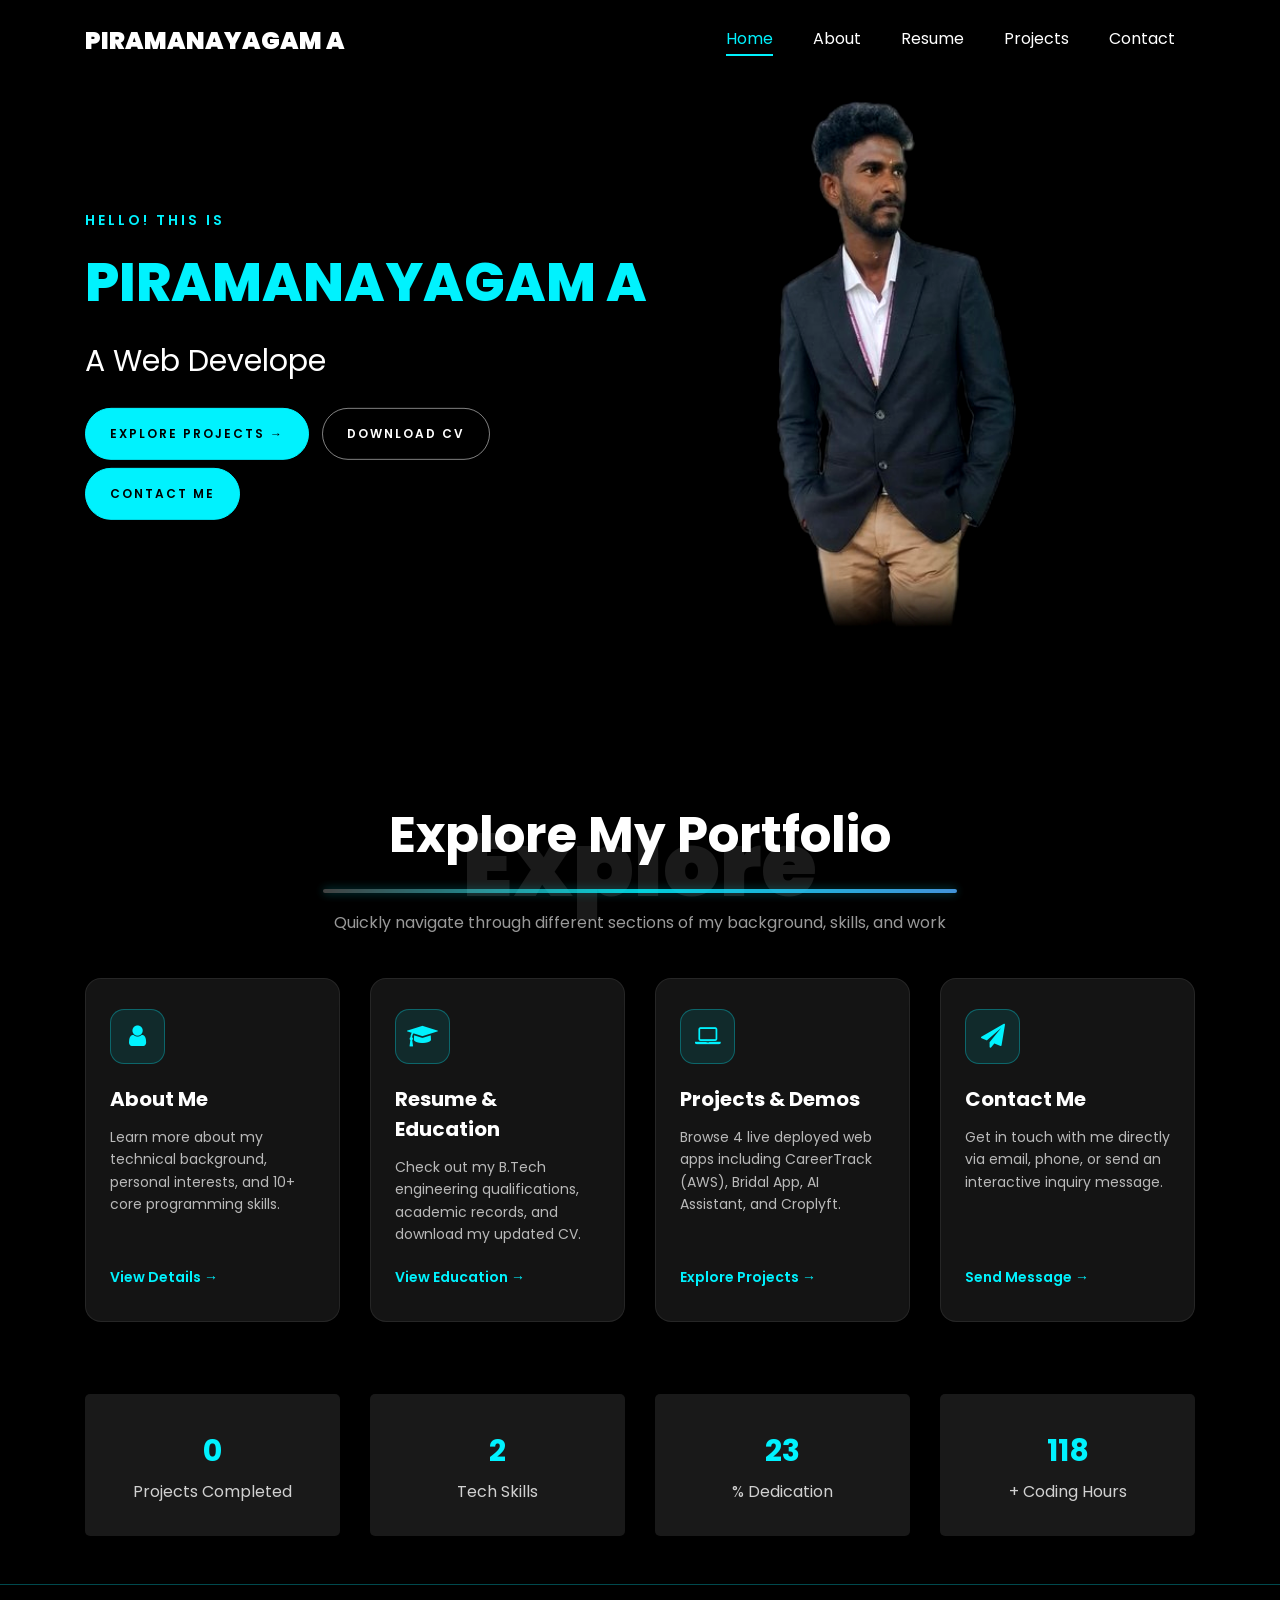
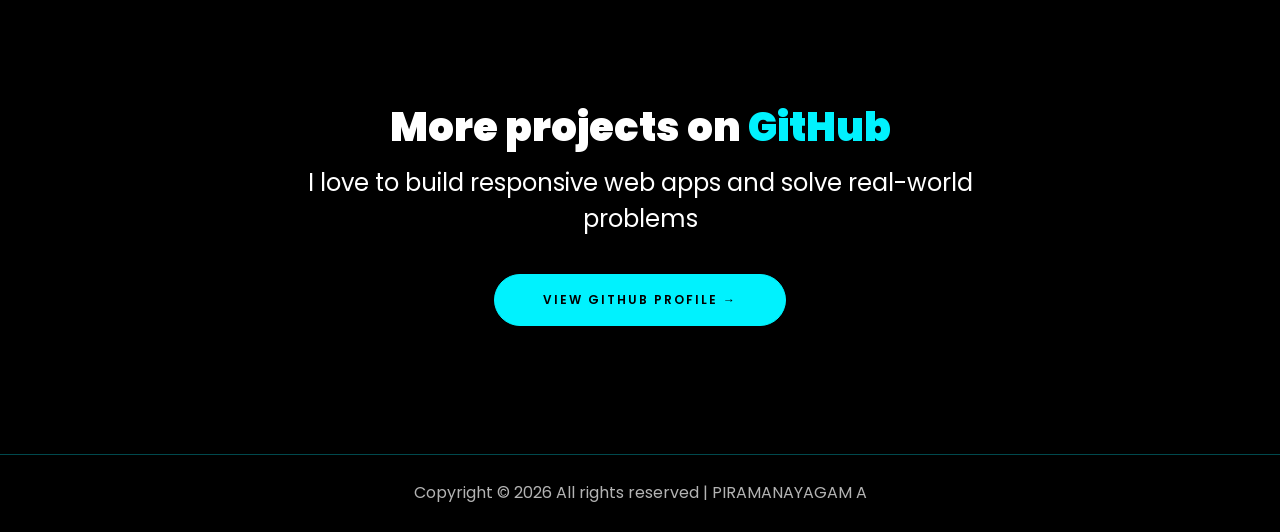
==== index.html @ bca212ec "Darken background banner overlay and update contact phone link" ====
<!DOCTYPE html>
<html lang="en">

<head>
	<title>Piramanayagam A | Junior Web Developer Portfolio</title>
	<meta charset="utf-8">
	<meta name="viewport" content="width=device-width, initial-scale=1, shrink-to-fit=no">
	<meta name="description"
		content="Portfolio of Piramanayagam A - Junior Web Developer specializing in HTML, CSS, JavaScript, React, and Full Stack Development.">
	<meta name="keywords"
		content="Piramanayagam A, Web Developer, Frontend Developer, Portfolio, JavaScript, React, Full Stack">
	<meta name="author" content="Piramanayagam A">

	<!-- Open Graph / Social Media Meta Tags -->
	<meta property="og:title" content="Piramanayagam A | Junior Web Developer Portfolio">
	<meta property="og:description"
		content="Portfolio of Piramanayagam A - Junior Web Developer specializing in HTML, CSS, JavaScript, React, and Full Stack Development.">
	<meta property="og:type" content="website">
	<meta property="og:image" content="images/Piramanayagam.jpg">

	<link href="https://fonts.googleapis.com/css?family=Poppins:100,200,300,400,500,600,700,800,900" rel="stylesheet">

	<link rel="stylesheet" href="css/open-iconic-bootstrap.min.css">
	<link rel="stylesheet" href="css/animate.css">

	<link rel="stylesheet" href="css/owl.carousel.min.css">
	<link rel="stylesheet" href="css/owl.theme.default.min.css">
	<link rel="stylesheet" href="css/magnific-popup.css">

	<link rel="stylesheet" href="css/aos.css">

	<link rel="stylesheet" href="css/ionicons.min.css">

	<link rel="stylesheet" href="css/flaticon.css">
	<link rel="stylesheet" href="css/icomoon.css">
	<link rel="stylesheet" href="css/style.css">

	<style>
		/* Custom Quick Overview Cards */
		.overview-card {
			background: #141414;
			border: 1px solid rgba(255, 255, 255, 0.08);
			border-radius: 16px;
			padding: 30px 24px;
			box-shadow: 0 10px 30px rgba(0, 0, 0, 0.35);
			transition: all 0.3s ease;
			height: 100%;
			display: flex;
			flex-direction: column;
		}

		.overview-card:hover {
			border-color: rgba(0, 242, 254, 0.4);
			transform: translateY(-5px);
			box-shadow: 0 15px 35px rgba(0, 242, 254, 0.12);
		}

		.overview-card .icon {
			width: 55px;
			height: 55px;
			background: rgba(0, 242, 254, 0.1);
			border: 1px solid rgba(0, 242, 254, 0.3);
			border-radius: 14px;
			display: flex;
			align-items: center;
			justify-content: center;
			color: #00f2fe;
			font-size: 24px;
			margin-bottom: 20px;
		}

		.overview-card h3 {
			font-size: 20px;
			font-weight: 700;
			color: #ffffff;
			margin-bottom: 12px;
		}

		.overview-card p {
			color: rgba(255, 255, 255, 0.7);
			font-size: 14px;
			line-height: 1.6;
			margin-bottom: 20px;
			flex-grow: 1;
		}

		.overview-card .card-link {
			color: #00f2fe;
			font-weight: 600;
			font-size: 14px;
			display: inline-flex;
			align-items: center;
			transition: all 0.2s ease;
		}

		.overview-card .card-link:hover {
			color: #ffffff;
			text-decoration: underline;
		}

		/* Hero Title Styling to prevent Name/Initial line breaks */
		.hero .slider-text .one-forth .text {
			max-width: 620px !important;
		}

		.hero .slider-text h1.hero-title {
			font-size: clamp(30px, 4.2vw, 54px) !important;
			white-space: nowrap !important;
			line-height: 1.2;
		}

		.hero .slider-text h1.hero-title .hero-name {
			display: inline;
			white-space: nowrap;
		}

		.hero .slider-text h1.hero-title .hero-initial {
			color: #00f2fe;
			font-weight: 800;
			white-space: nowrap;
		}

		/* Mobile Phones & Tablets Responsive Tweaks */
		@media (max-width: 767.98px) {
			.hero .slider-text h1.hero-title {
				font-size: clamp(22px, 6.5vw, 32px) !important;
				white-space: nowrap !important;
			}

			.hero .slider-text h2 {
				font-size: 20px !important;
			}

			.heading-section h1.big {
				font-size: 44px !important;
				top: -10px !important;
				opacity: 0.12;
			}

			.heading-section h2 {
				font-size: 30px !important;
			}

			.navbar-collapse {
				background: #111111;
				padding: 15px 20px;
				border-radius: 10px;
				margin-top: 10px;
				border: 1px solid rgba(255, 255, 255, 0.08);
			}
		}
	</style>

</head>

<body>

	<!-- Navigation Bar -->
	<nav class="navbar navbar-expand-lg navbar-dark ftco_navbar ftco-navbar-light site-navbar-target" id="ftco-navbar">
		<div class="container">
			<a class="navbar-brand" href="index.html">PIRAMANAYAGAM A</a>
			<button class="navbar-toggler js-fh5co-nav-toggle fh5co-nav-toggle" type="button" data-toggle="collapse"
				data-target="#ftco-nav" aria-controls="ftco-nav" aria-expanded="false" aria-label="Toggle navigation">
				<span class="oi oi-menu"></span> Menu
			</button>

			<div class="collapse navbar-collapse" id="ftco-nav">
				<ul class="navbar-nav nav ml-auto">
					<li class="nav-item"><a href="index.html" class="nav-link active"><span>Home</span></a></li>
					<li class="nav-item"><a href="about.html" class="nav-link"><span>About</span></a></li>
					<li class="nav-item"><a href="resume.html" class="nav-link"><span>Resume</span></a></li>
					<li class="nav-item"><a href="projects.html" class="nav-link"><span>Projects</span></a></li>
					<li class="nav-item"><a href="contact.html" class="nav-link"><span>Contact</span></a></li>
				</ul>
			</div>
		</div>
	</nav>

	<!-- Hero Section -->
	<section id="home-section" class="hero">
		<div class="home-slider owl-carousel">
			<div class="slider-item">
				<div class="overlay"></div>
				<div class="container">
					<div class="row d-md-flex no-gutters slider-text align-items-center justify-content-end"
						data-scrollax-parent="true">
						<div
							class="one-third js-fullheight order-first d-flex align-items-center justify-content-start">
							<img src="images/image.jpg" alt="Piramanayagam A" class="img-fluid hero-img">
						</div>
						<div class="one-forth d-flex align-items-center ftco-animate"
							data-scrollax=" properties: { translateY: '70%' }">
							<div class="text">
								<span class="subheading">Hello! This is</span>
								<h1 class="mb-4 mt-3 hero-title"><span class="hero-name">PIRAMANAYAGAM <span class="hero-initial">A</span></span></h1>

								<h2>A <span id="typing-animation"></span></h2>

								<p class="mt-4">
									<a href="projects.html" class="btn btn-primary py-3 px-4 mr-2 mb-2">Explore Projects &rarr;</a>
									<a href="https://drive.google.com/file/d/1KWJyvjmB2vm80Uwzzo7gv4heWqxYfI2r/view?usp=sharing"
										target="_blank" rel="noopener noreferrer"
										class="btn btn-white btn-outline-white py-3 px-4 mr-2 mb-2">Download CV</a>
									<a href="contact.html" class="btn btn-primary py-3 px-4 mb-2">Contact Me</a>
								</p>
							</div>
						</div>
					</div>
				</div>
			</div>
		</div>
	</section>

	<!-- Quick Navigation / Overview Cards -->
	<section class="ftco-section ftco-no-pt ftco-no-pb mt-5 mb-5">
		<div class="container">
			<div class="row justify-content-center mb-4">
				<div class="col-md-7 heading-section text-center ftco-animate">
					<h1 class="big big-2">Explore</h1>
					<h2 class="mb-3">Explore My Portfolio</h2>
					<div class="underline mb-3"></div>
					<p>Quickly navigate through different sections of my background, skills, and work</p>
				</div>
			</div>

			<div class="row">
				<!-- Card 1: About Me -->
				<div class="col-md-6 col-lg-3 d-flex ftco-animate mb-4">
					<div class="overview-card w-100">
						<div class="icon"><span class="icon-user"></span></div>
						<h3>About Me</h3>
						<p>Learn more about my technical background, personal interests, and 10+ core programming skills.</p>
						<a href="about.html" class="card-link">View Details &rarr;</a>
					</div>
				</div>

				<!-- Card 2: Resume & Education -->
				<div class="col-md-6 col-lg-3 d-flex ftco-animate mb-4">
					<div class="overview-card w-100">
						<div class="icon"><span class="icon-graduation-cap"></span></div>
						<h3>Resume &amp; Education</h3>
						<p>Check out my B.Tech engineering qualifications, academic records, and download my updated CV.</p>
						<a href="resume.html" class="card-link">View Education &rarr;</a>
					</div>
				</div>

				<!-- Card 3: Featured Projects -->
				<div class="col-md-6 col-lg-3 d-flex ftco-animate mb-4">
					<div class="overview-card w-100">
						<div class="icon"><span class="icon-laptop"></span></div>
						<h3>Projects &amp; Demos</h3>
						<p>Browse 4 live deployed web apps including CareerTrack (AWS), Bridal App, AI Assistant, and Croplyft.</p>
						<a href="projects.html" class="card-link">Explore Projects &rarr;</a>
					</div>
				</div>

				<!-- Card 4: Contact Me -->
				<div class="col-md-6 col-lg-3 d-flex ftco-animate mb-4">
					<div class="overview-card w-100">
						<div class="icon"><span class="icon-paper-plane"></span></div>
						<h3>Contact Me</h3>
						<p>Get in touch with me directly via email, phone, or send an interactive inquiry message.</p>
						<a href="contact.html" class="card-link">Send Message &rarr;</a>
					</div>
				</div>
			</div>
		</div>
	</section>

	<!-- Counter Statistics Section -->
	<section class="ftco-section ftco-no-pt ftco-no-pb ftco-counter img mt-4" id="section-counter">
		<div class="container">
			<div class="row d-md-flex align-items-center justify-content-center">
				<div class="col-md-3 col-sm-6 d-flex justify-content-center counter-wrap ftco-animate">
					<div class="block-18 text-center">
						<div class="text">
							<strong class="number" data-number="4">0</strong>
							<span>Projects Completed</span>
						</div>
					</div>
				</div>
				<div class="col-md-3 col-sm-6 d-flex justify-content-center counter-wrap ftco-animate">
					<div class="block-18 text-center">
						<div class="text">
							<strong class="number" data-number="10">0</strong>
							<span>Tech Skills</span>
						</div>
					</div>
				</div>
				<div class="col-md-3 col-sm-6 d-flex justify-content-center counter-wrap ftco-animate">
					<div class="block-18 text-center">
						<div class="text">
							<strong class="number" data-number="100">0</strong>
							<span>% Dedication</span>
						</div>
					</div>
				</div>
				<div class="col-md-3 col-sm-6 d-flex justify-content-center counter-wrap ftco-animate">
					<div class="block-18 text-center">
						<div class="text">
							<strong class="number" data-number="500">0</strong>
							<span>+ Coding Hours</span>
						</div>
					</div>
				</div>
			</div>
		</div>

		<div class="ftco-section ftco-hireme img bg-hireme mt-5" style="background-image: linear-gradient(rgba(0, 0, 0, 0.72), rgba(0, 0, 0, 0.85)), url('images/bg_1.jpg'); background-size: cover; background-position: center center; background-attachment: fixed;">
			<div class="container">
				<div class="row justify-content-center">
					<div class="col-md-8 ftco-animate text-center">
						<h2>More projects on <span>GitHub</span></h2>
						<div class="heading">
							<h4>I love to build responsive web apps and solve real-world problems</h4>
							<br>
							<p><a href="https://github.com/Piramanayagam15" target="_blank" rel="noopener noreferrer"
									class="btn btn-primary py-3 px-5">View GitHub Profile &rarr;</a></p>
						</div>
					</div>
				</div>
			</div>
		</div>
	</section>

	<!-- Footer -->
	<footer class="ftco-footer ftco-section py-4">
		<div class="container">
			<div class="row">
				<div class="col-md-12 text-center">
					<p class="mb-0">
						Copyright &copy; <span id="current-year"></span> All rights reserved | PIRAMANAYAGAM A
					</p>
				</div>
			</div>
		</div>
	</footer>

	<!-- Loader -->
	<div id="ftco-loader" class="show fullscreen"><svg class="circular" width="48px" height="48px">
			<circle class="path-bg" cx="24" cy="24" r="22" fill="none" stroke-width="4" stroke="#eeeeee" />
			<circle class="path" cx="24" cy="24" r="22" fill="none" stroke-width="4" stroke-miterlimit="10"
				stroke-width="4" stroke="#00f2fe" />
		</svg></div>

	<script src="js/jquery.min.js"></script>
	<script src="js/jquery-migrate-3.0.1.min.js"></script>
	<script src="js/popper.min.js"></script>
	<script src="js/bootstrap.min.js"></script>
	<script src="js/jquery.easing.1.3.js"></script>
	<script src="js/jquery.waypoints.min.js"></script>
	<script src="js/jquery.stellar.min.js"></script>
	<script src="js/owl.carousel.min.js"></script>
	<script src="js/jquery.magnific-popup.min.js"></script>
	<script src="js/aos.js"></script>
	<script src="js/jquery.animateNumber.min.js"></script>
	<script src="js/scrollax.min.js"></script>
	<script src="js/main.js"></script>

	<script>
		// Smooth typing animation
		(function () {
			var words = [
				'Web Developer',
				'Frontend Developer',
				'Full Stack Developer',
				'TQI Volunteer',
				'Problem Solver'
			];
			var wordIndex = 0;
			var charIndex = 0;
			var isDeleting = false;
			var el = document.getElementById('typing-animation');

			function typeEffect() {
				if (!el) return;
				var currentWord = words[wordIndex];

				if (isDeleting) {
					el.textContent = currentWord.substring(0, charIndex - 1);
					charIndex--;
				} else {
					el.textContent = currentWord.substring(0, charIndex + 1);
					charIndex++;
				}

				var speed = isDeleting ? 60 : 120;

				if (!isDeleting && charIndex === currentWord.length) {
					speed = 1800;
					isDeleting = true;
				} else if (isDeleting && charIndex === 0) {
					isDeleting = false;
					wordIndex = (wordIndex + 1) % words.length;
					speed = 400;
				}

				setTimeout(typeEffect, speed);
			}

			var yearEl = document.getElementById('current-year');
			if (yearEl) {
				yearEl.textContent = new Date().getFullYear();
			}

			if (document.readyState === 'loading') {
				document.addEventListener('DOMContentLoaded', typeEffect);
			} else {
				typeEffect();
			}
		})();
	</script>

</body>

</html>
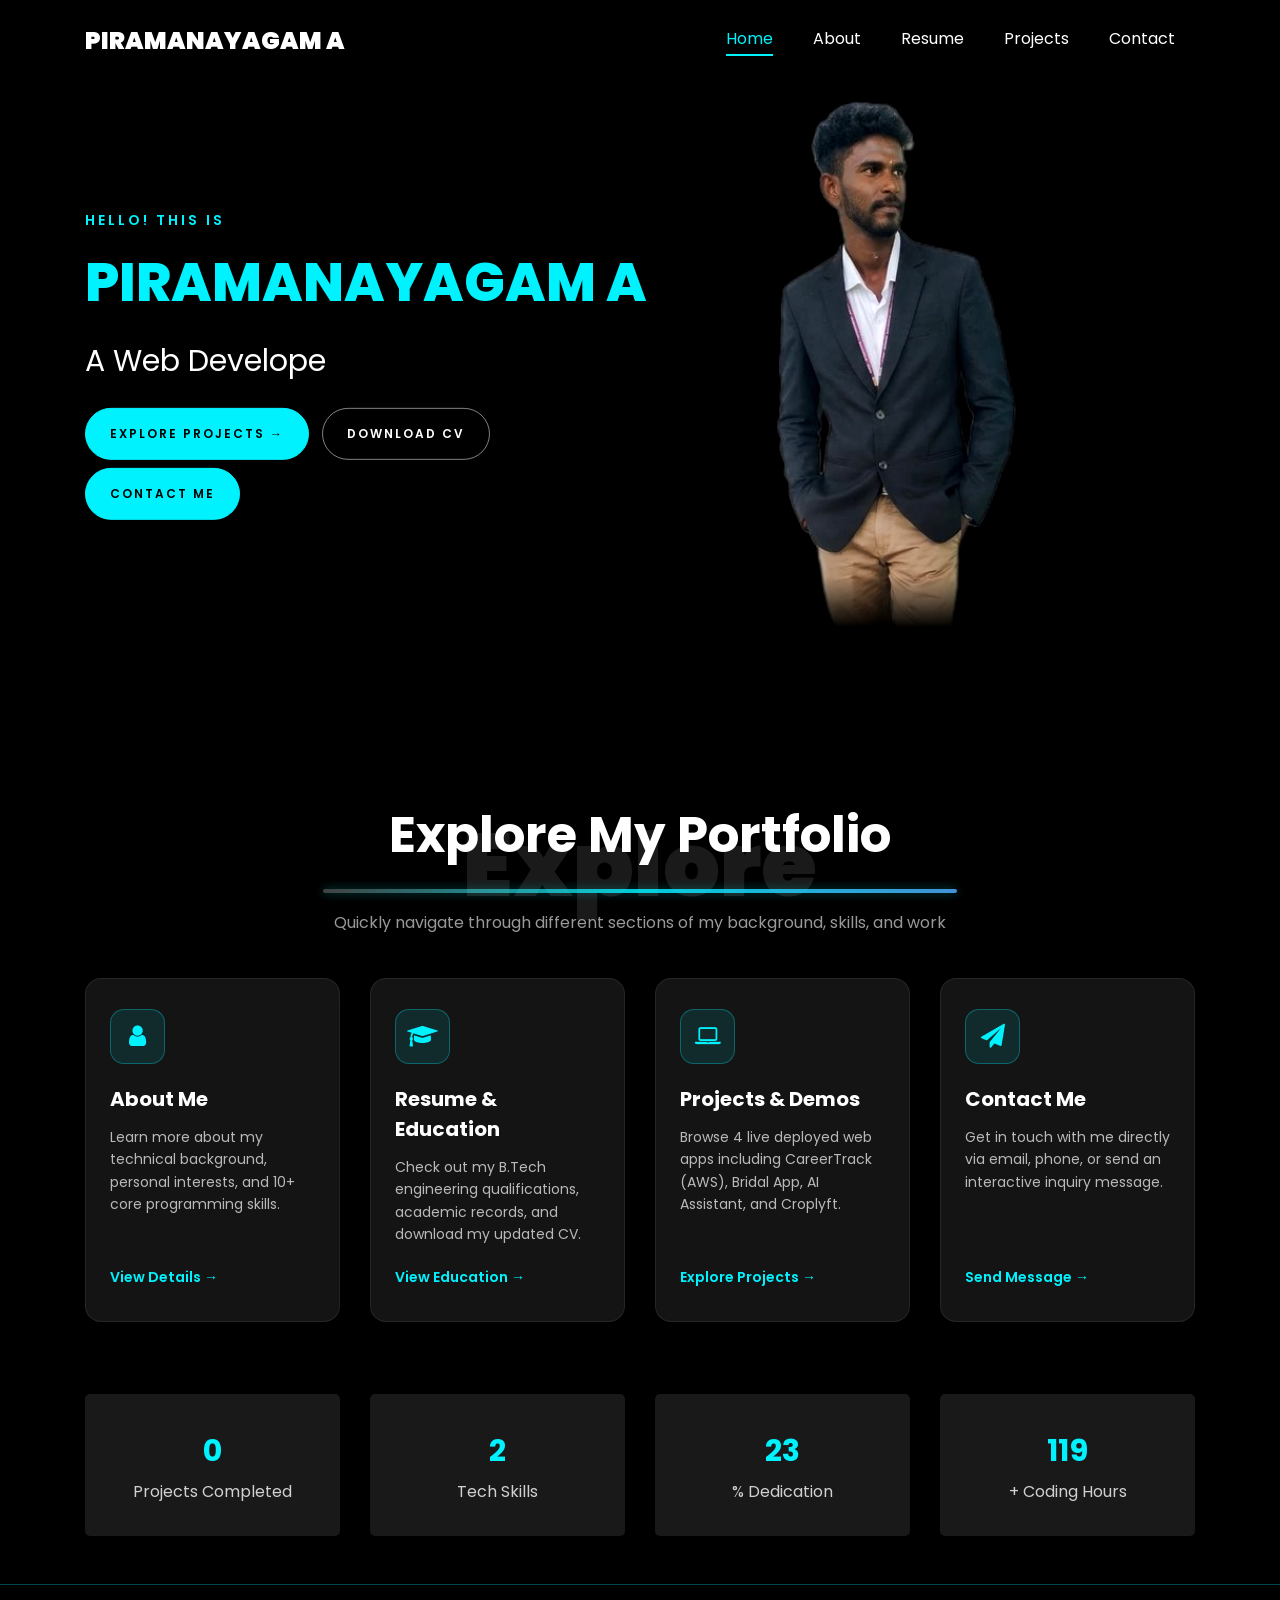
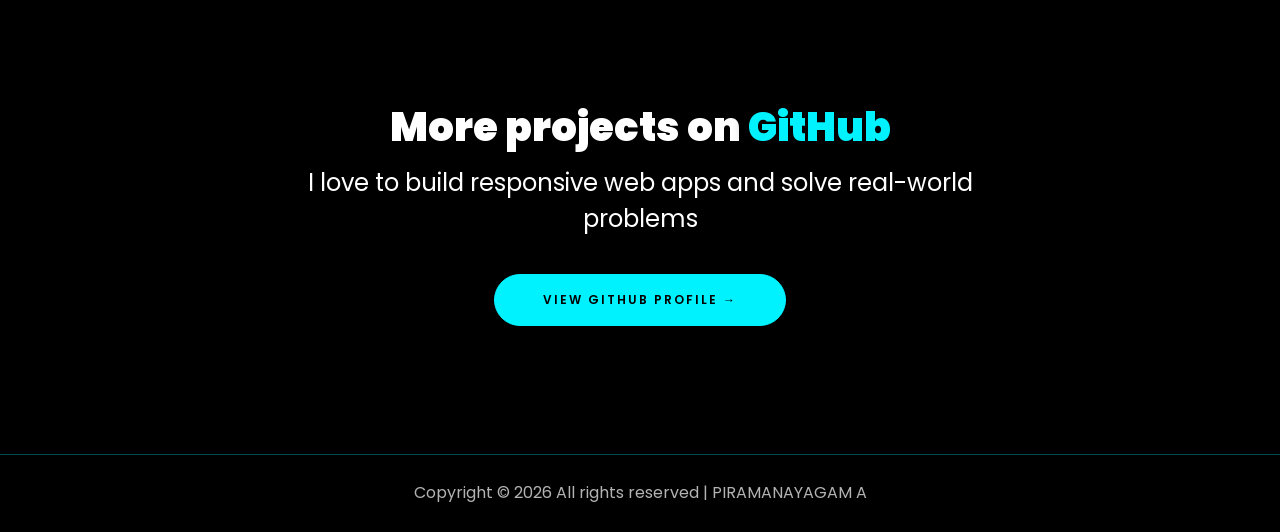
==== commit d7b8c3cb: "Brighten background banner image overlay with enhanced contrast shadows" ====
--- a/index.html
+++ b/index.html
@@ -306,7 +306,7 @@
 			</div>
 		</div>
 
-		<div class="ftco-section ftco-hireme img bg-hireme mt-5" style="background-image: linear-gradient(rgba(0, 0, 0, 0.72), rgba(0, 0, 0, 0.85)), url('images/bg_1.jpg'); background-size: cover; background-position: center center; background-attachment: fixed;">
+		<div class="ftco-section ftco-hireme img bg-hireme mt-5" style="background-image: linear-gradient(rgba(0, 0, 0, 0.2), rgba(0, 0, 0, 0.3)), url('images/bg_1.jpg'); background-size: cover; background-position: center center; background-attachment: fixed;">
 			<div class="container">
 				<div class="row justify-content-center">
 					<div class="col-md-8 ftco-animate text-center">
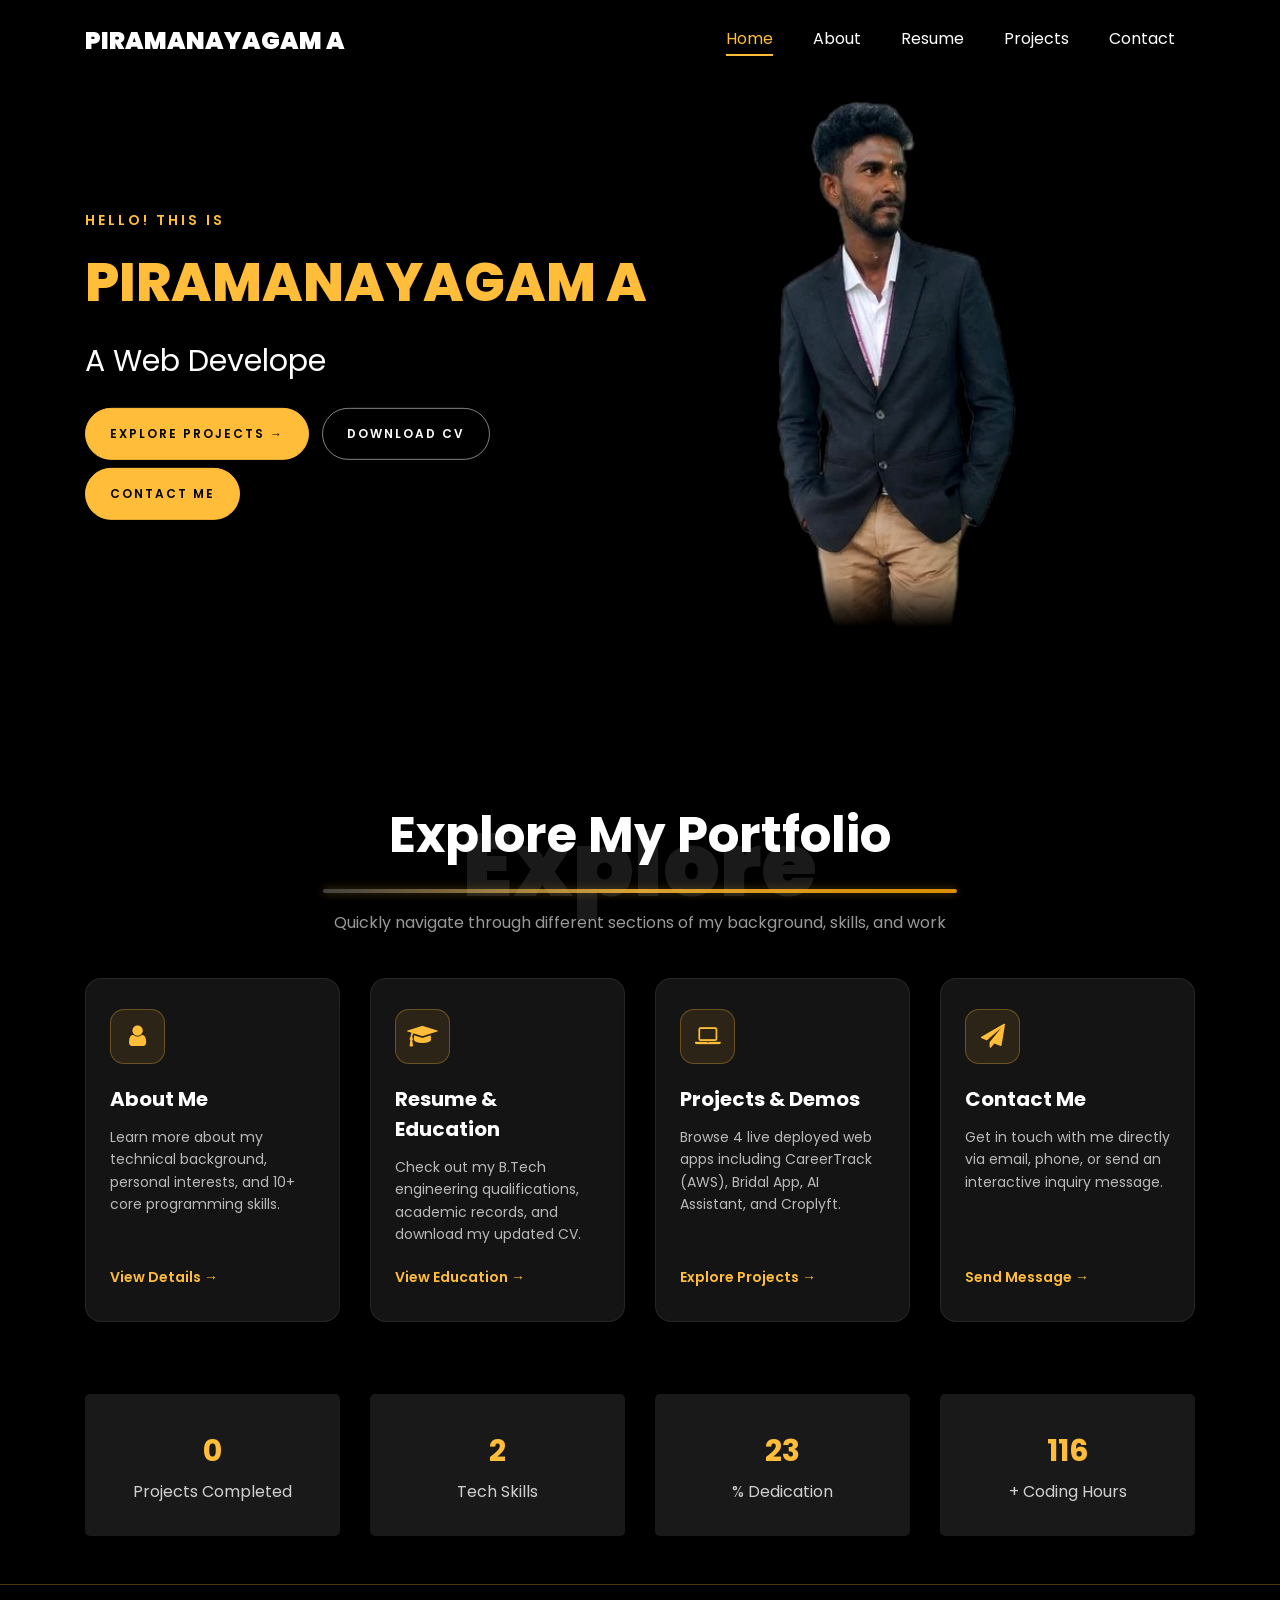
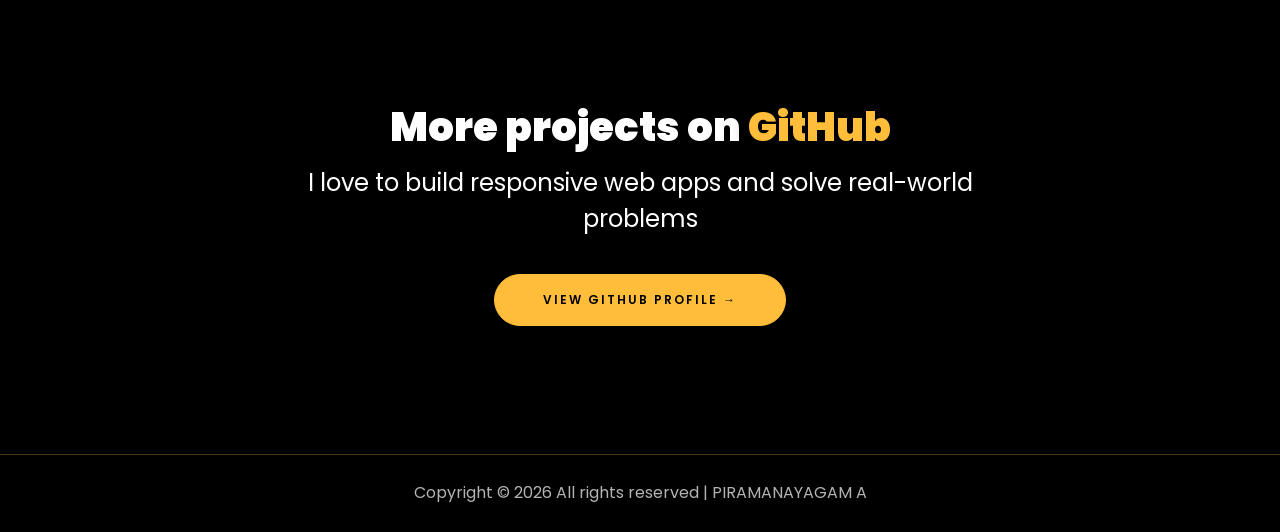
==== commit 9b910488: "Update portfolio theme to Royal Luxury Gold (#ffbd39 / #ffa800)" ====
--- a/index.html
+++ b/index.html
@@ -50,21 +50,21 @@
 		}
 
 		.overview-card:hover {
-			border-color: rgba(0, 242, 254, 0.4);
+			border-color: rgba(255, 189, 57, 0.4);
 			transform: translateY(-5px);
-			box-shadow: 0 15px 35px rgba(0, 242, 254, 0.12);
+			box-shadow: 0 15px 35px rgba(255, 189, 57, 0.12);
 		}
 
 		.overview-card .icon {
 			width: 55px;
 			height: 55px;
-			background: rgba(0, 242, 254, 0.1);
-			border: 1px solid rgba(0, 242, 254, 0.3);
+			background: rgba(255, 189, 57, 0.1);
+			border: 1px solid rgba(255, 189, 57, 0.3);
 			border-radius: 14px;
 			display: flex;
 			align-items: center;
 			justify-content: center;
-			color: #00f2fe;
+			color: #ffbd39;
 			font-size: 24px;
 			margin-bottom: 20px;
 		}
@@ -85,7 +85,7 @@
 		}
 
 		.overview-card .card-link {
-			color: #00f2fe;
+			color: #ffbd39;
 			font-weight: 600;
 			font-size: 14px;
 			display: inline-flex;
@@ -115,7 +115,7 @@
 		}
 
 		.hero .slider-text h1.hero-title .hero-initial {
-			color: #00f2fe;
+			color: #ffbd39;
 			font-weight: 800;
 			white-space: nowrap;
 		}
@@ -340,7 +340,7 @@
 	<div id="ftco-loader" class="show fullscreen"><svg class="circular" width="48px" height="48px">
 			<circle class="path-bg" cx="24" cy="24" r="22" fill="none" stroke-width="4" stroke="#eeeeee" />
 			<circle class="path" cx="24" cy="24" r="22" fill="none" stroke-width="4" stroke-miterlimit="10"
-				stroke-width="4" stroke="#00f2fe" />
+				stroke-width="4" stroke="#ffbd39" />
 		</svg></div>
 
 	<script src="js/jquery.min.js"></script>
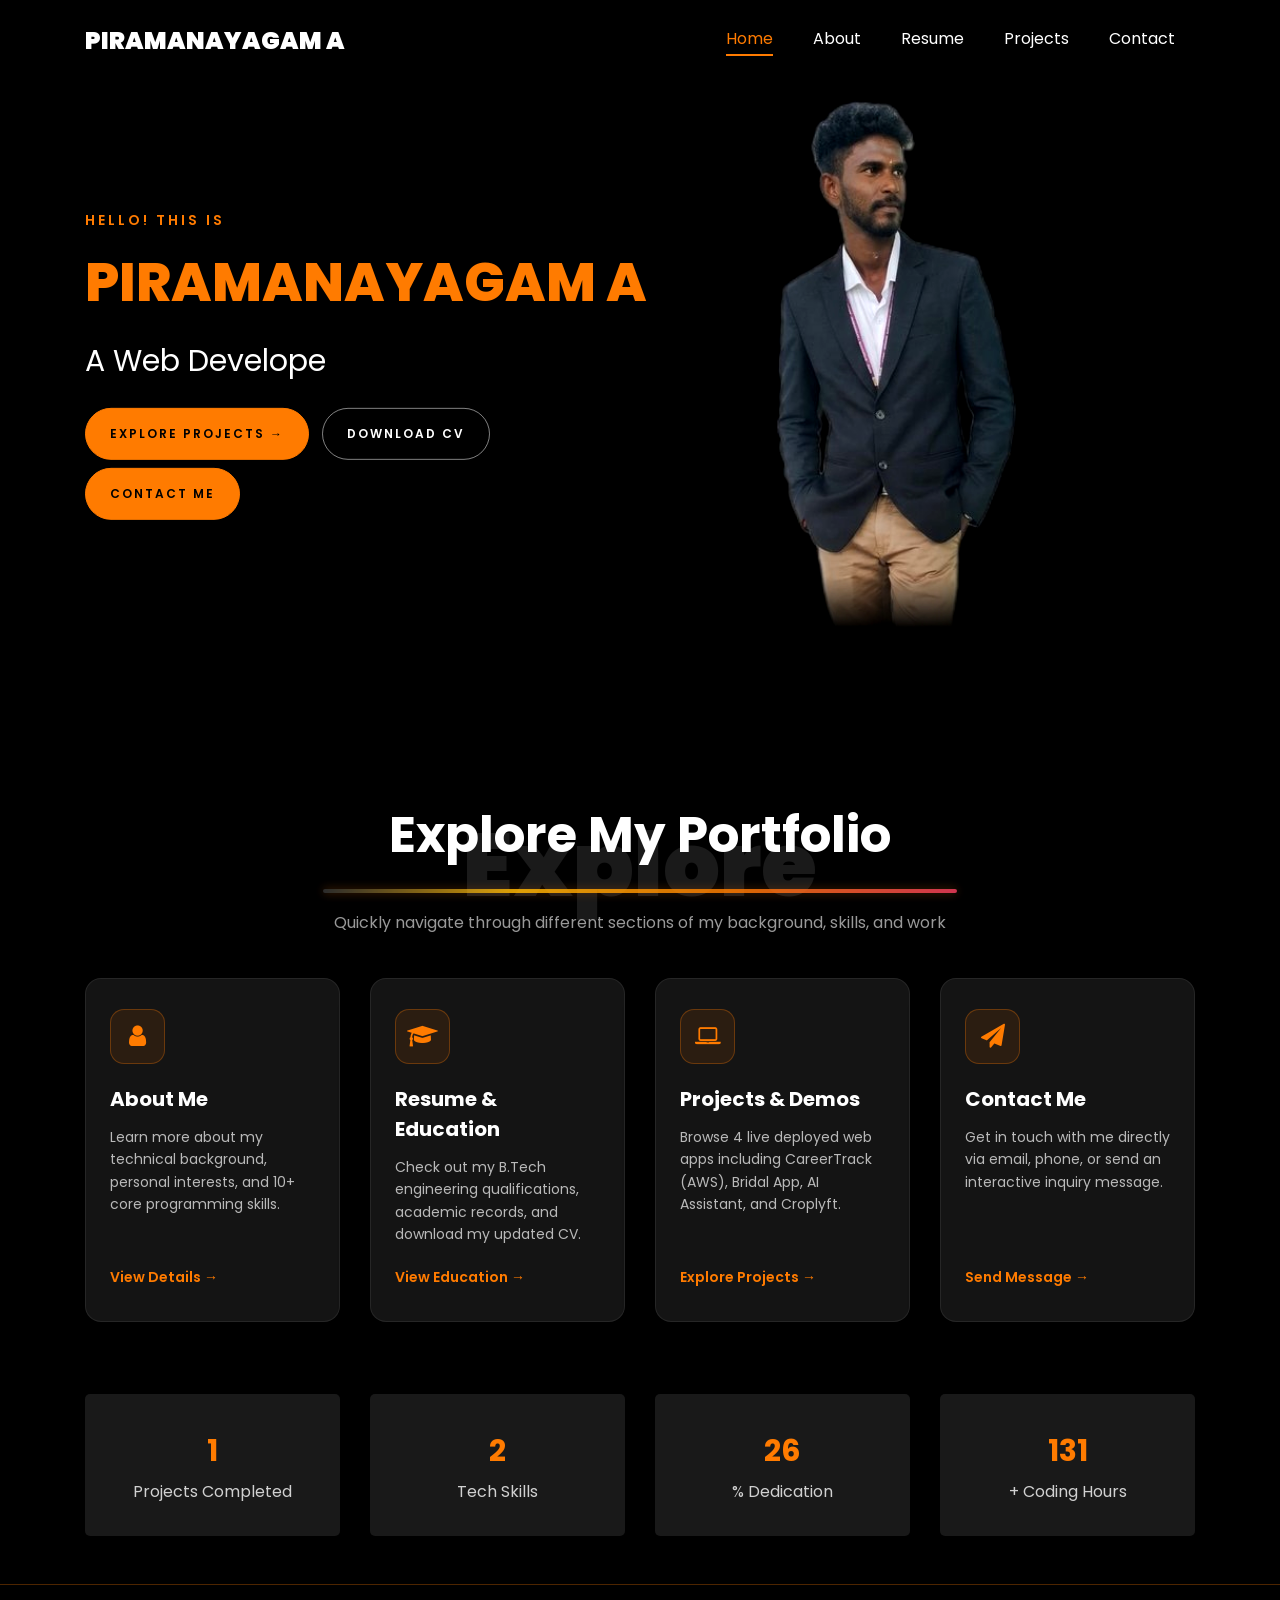
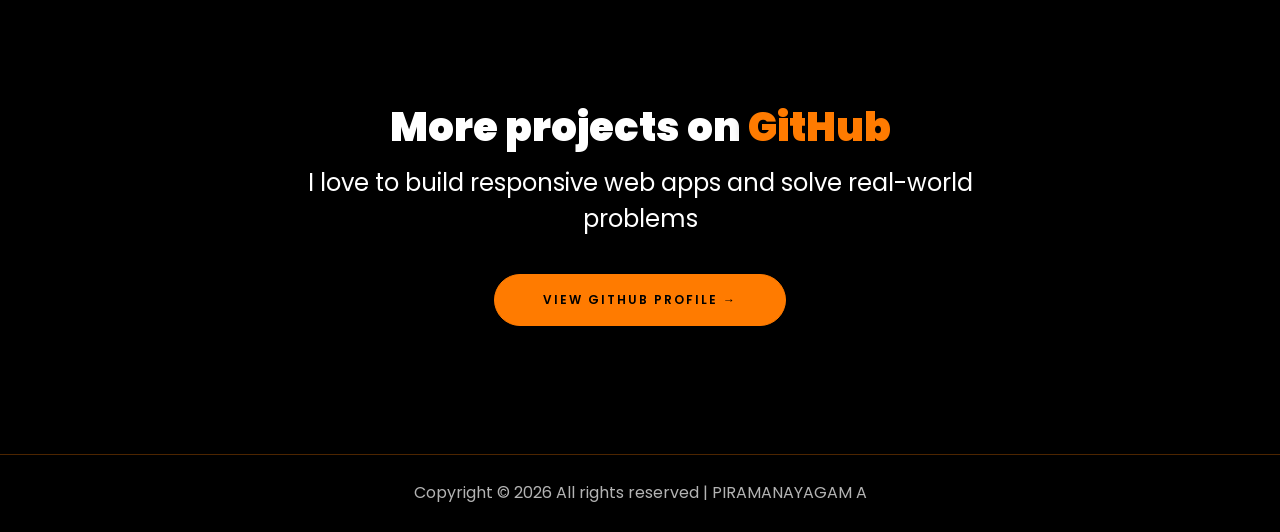
==== commit f91d34ca: "Apply Theme 15: Sunset Flame (Solar Gold - Fiery Orange - Crimson Red Gradient)" ====
--- a/index.html
+++ b/index.html
@@ -50,21 +50,21 @@
 		}
 
 		.overview-card:hover {
-			border-color: rgba(255, 189, 57, 0.4);
+			border-color: rgba(255, 123, 0, 0.4);
 			transform: translateY(-5px);
-			box-shadow: 0 15px 35px rgba(255, 189, 57, 0.12);
+			box-shadow: 0 15px 35px rgba(255, 123, 0, 0.12);
 		}
 
 		.overview-card .icon {
 			width: 55px;
 			height: 55px;
-			background: rgba(255, 189, 57, 0.1);
-			border: 1px solid rgba(255, 189, 57, 0.3);
+			background: rgba(255, 123, 0, 0.1);
+			border: 1px solid rgba(255, 123, 0, 0.3);
 			border-radius: 14px;
 			display: flex;
 			align-items: center;
 			justify-content: center;
-			color: #ffbd39;
+			color: #ff7b00;
 			font-size: 24px;
 			margin-bottom: 20px;
 		}
@@ -85,7 +85,7 @@
 		}
 
 		.overview-card .card-link {
-			color: #ffbd39;
+			color: #ff7b00;
 			font-weight: 600;
 			font-size: 14px;
 			display: inline-flex;
@@ -115,7 +115,7 @@
 		}
 
 		.hero .slider-text h1.hero-title .hero-initial {
-			color: #ffbd39;
+			color: #ff7b00;
 			font-weight: 800;
 			white-space: nowrap;
 		}
@@ -340,7 +340,7 @@
 	<div id="ftco-loader" class="show fullscreen"><svg class="circular" width="48px" height="48px">
 			<circle class="path-bg" cx="24" cy="24" r="22" fill="none" stroke-width="4" stroke="#eeeeee" />
 			<circle class="path" cx="24" cy="24" r="22" fill="none" stroke-width="4" stroke-miterlimit="10"
-				stroke-width="4" stroke="#ffbd39" />
+				stroke-width="4" stroke="#ff7b00" />
 		</svg></div>
 
 	<script src="js/jquery.min.js"></script>
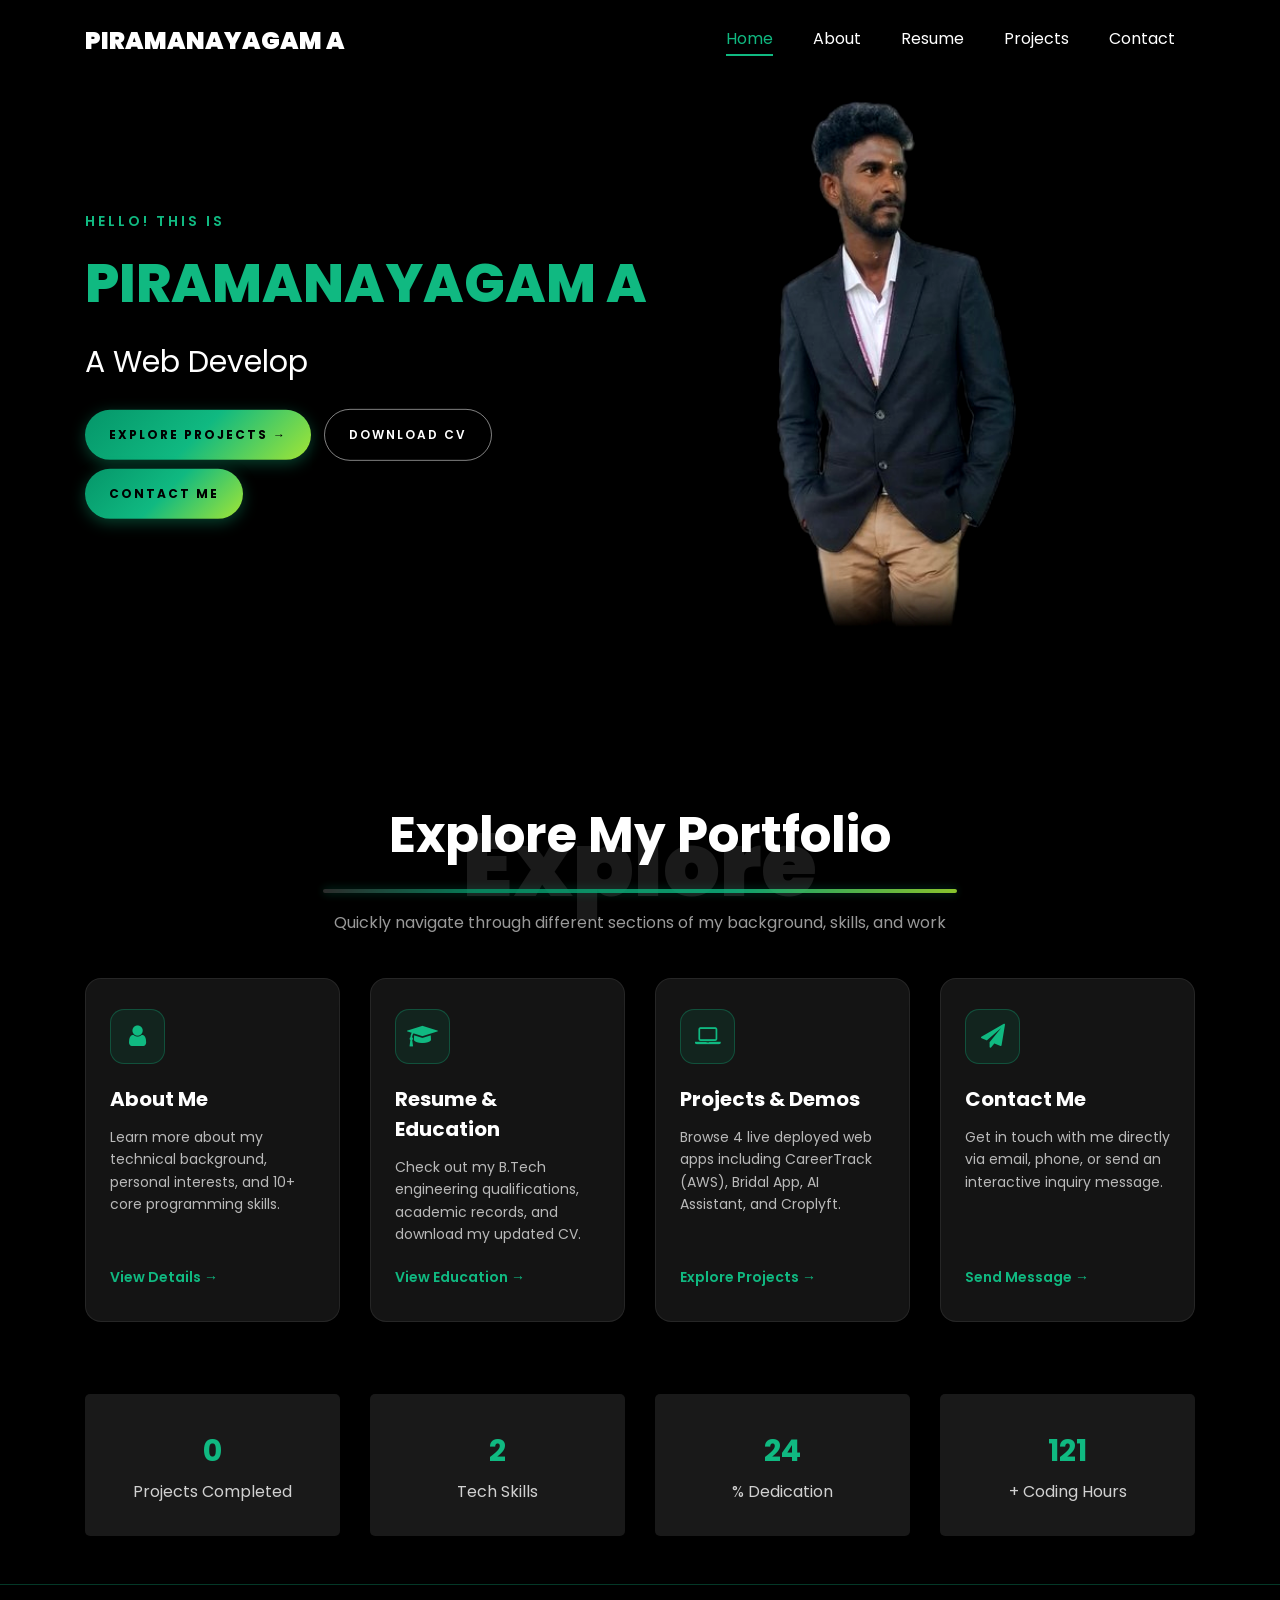
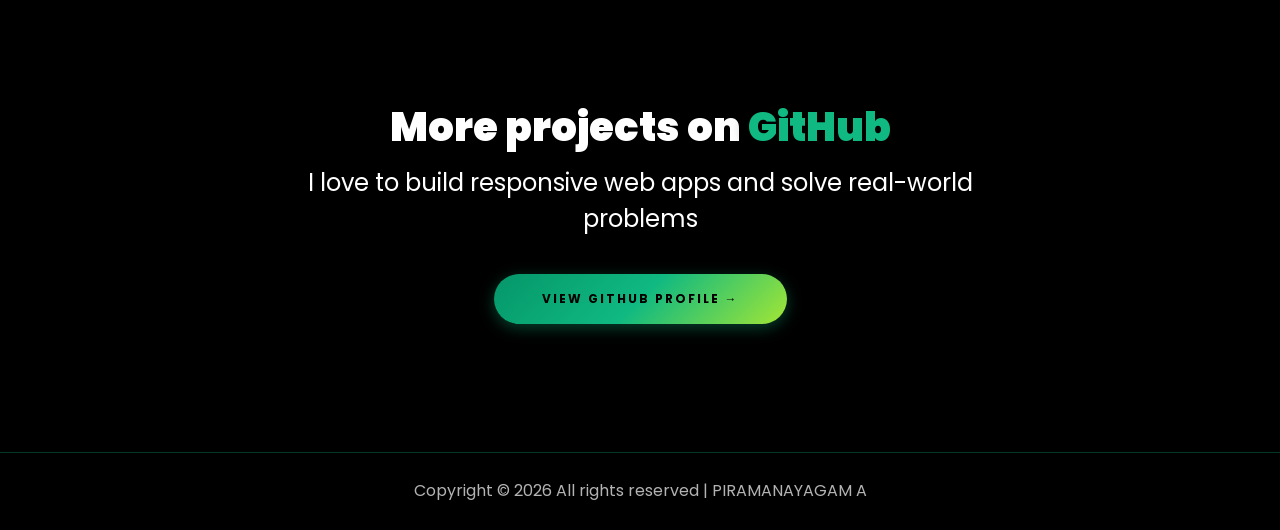
==== commit 9b100f43: "Apply Theme 16: Emerald Lime Glow (Deep Emerald - Mint - Toxic Lime Gradient)" ====
--- a/index.html
+++ b/index.html
@@ -50,21 +50,21 @@
 		}
 
 		.overview-card:hover {
-			border-color: rgba(255, 123, 0, 0.4);
+			border-color: rgba(16, 185, 129, 0.4);
 			transform: translateY(-5px);
-			box-shadow: 0 15px 35px rgba(255, 123, 0, 0.12);
+			box-shadow: 0 15px 35px rgba(16, 185, 129, 0.12);
 		}
 
 		.overview-card .icon {
 			width: 55px;
 			height: 55px;
-			background: rgba(255, 123, 0, 0.1);
-			border: 1px solid rgba(255, 123, 0, 0.3);
+			background: rgba(16, 185, 129, 0.1);
+			border: 1px solid rgba(16, 185, 129, 0.3);
 			border-radius: 14px;
 			display: flex;
 			align-items: center;
 			justify-content: center;
-			color: #ff7b00;
+			color: #10b981;
 			font-size: 24px;
 			margin-bottom: 20px;
 		}
@@ -85,7 +85,7 @@
 		}
 
 		.overview-card .card-link {
-			color: #ff7b00;
+			color: #10b981;
 			font-weight: 600;
 			font-size: 14px;
 			display: inline-flex;
@@ -115,7 +115,7 @@
 		}
 
 		.hero .slider-text h1.hero-title .hero-initial {
-			color: #ff7b00;
+			color: #10b981;
 			font-weight: 800;
 			white-space: nowrap;
 		}
@@ -340,7 +340,7 @@
 	<div id="ftco-loader" class="show fullscreen"><svg class="circular" width="48px" height="48px">
 			<circle class="path-bg" cx="24" cy="24" r="22" fill="none" stroke-width="4" stroke="#eeeeee" />
 			<circle class="path" cx="24" cy="24" r="22" fill="none" stroke-width="4" stroke-miterlimit="10"
-				stroke-width="4" stroke="#ff7b00" />
+				stroke-width="4" stroke="#10b981" />
 		</svg></div>
 
 	<script src="js/jquery.min.js"></script>
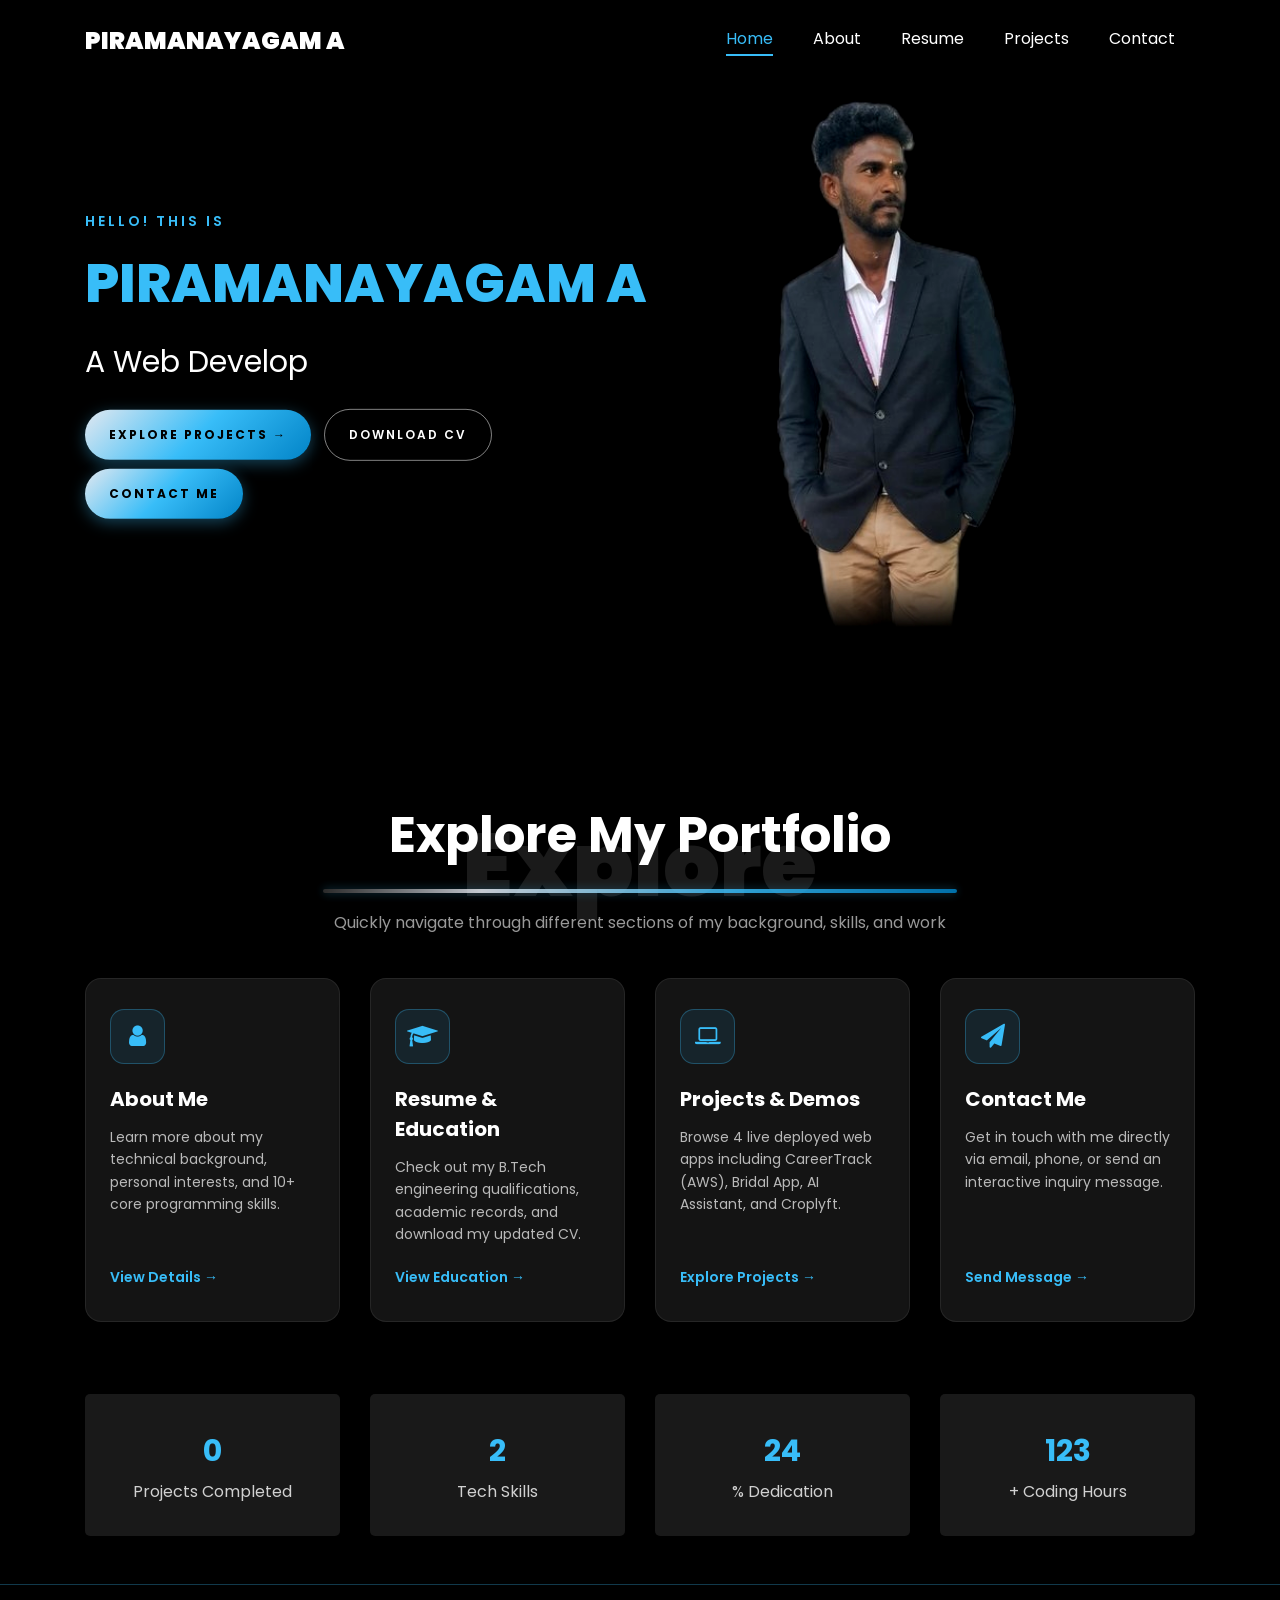
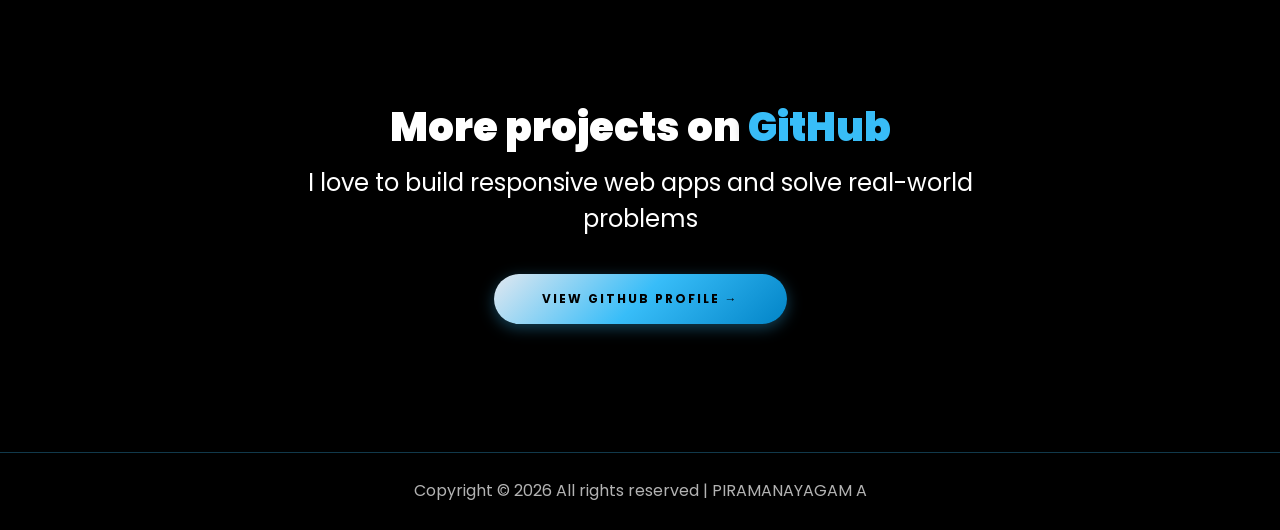
==== commit 410e9554: "Apply Silver & Light Sky Blue Soft Flame Theme (#e2e8f0 - #38bdf8 - #0284c7)" ====
--- a/index.html
+++ b/index.html
@@ -50,21 +50,21 @@
 		}
 
 		.overview-card:hover {
-			border-color: rgba(16, 185, 129, 0.4);
+			border-color: rgba(56, 189, 248, 0.4);
 			transform: translateY(-5px);
-			box-shadow: 0 15px 35px rgba(16, 185, 129, 0.12);
+			box-shadow: 0 15px 35px rgba(56, 189, 248, 0.12);
 		}
 
 		.overview-card .icon {
 			width: 55px;
 			height: 55px;
-			background: rgba(16, 185, 129, 0.1);
-			border: 1px solid rgba(16, 185, 129, 0.3);
+			background: rgba(56, 189, 248, 0.1);
+			border: 1px solid rgba(56, 189, 248, 0.3);
 			border-radius: 14px;
 			display: flex;
 			align-items: center;
 			justify-content: center;
-			color: #10b981;
+			color: #38bdf8;
 			font-size: 24px;
 			margin-bottom: 20px;
 		}
@@ -85,7 +85,7 @@
 		}
 
 		.overview-card .card-link {
-			color: #10b981;
+			color: #38bdf8;
 			font-weight: 600;
 			font-size: 14px;
 			display: inline-flex;
@@ -115,7 +115,7 @@
 		}
 
 		.hero .slider-text h1.hero-title .hero-initial {
-			color: #10b981;
+			color: #38bdf8;
 			font-weight: 800;
 			white-space: nowrap;
 		}
@@ -340,7 +340,7 @@
 	<div id="ftco-loader" class="show fullscreen"><svg class="circular" width="48px" height="48px">
 			<circle class="path-bg" cx="24" cy="24" r="22" fill="none" stroke-width="4" stroke="#eeeeee" />
 			<circle class="path" cx="24" cy="24" r="22" fill="none" stroke-width="4" stroke-miterlimit="10"
-				stroke-width="4" stroke="#10b981" />
+				stroke-width="4" stroke="#38bdf8" />
 		</svg></div>
 
 	<script src="js/jquery.min.js"></script>
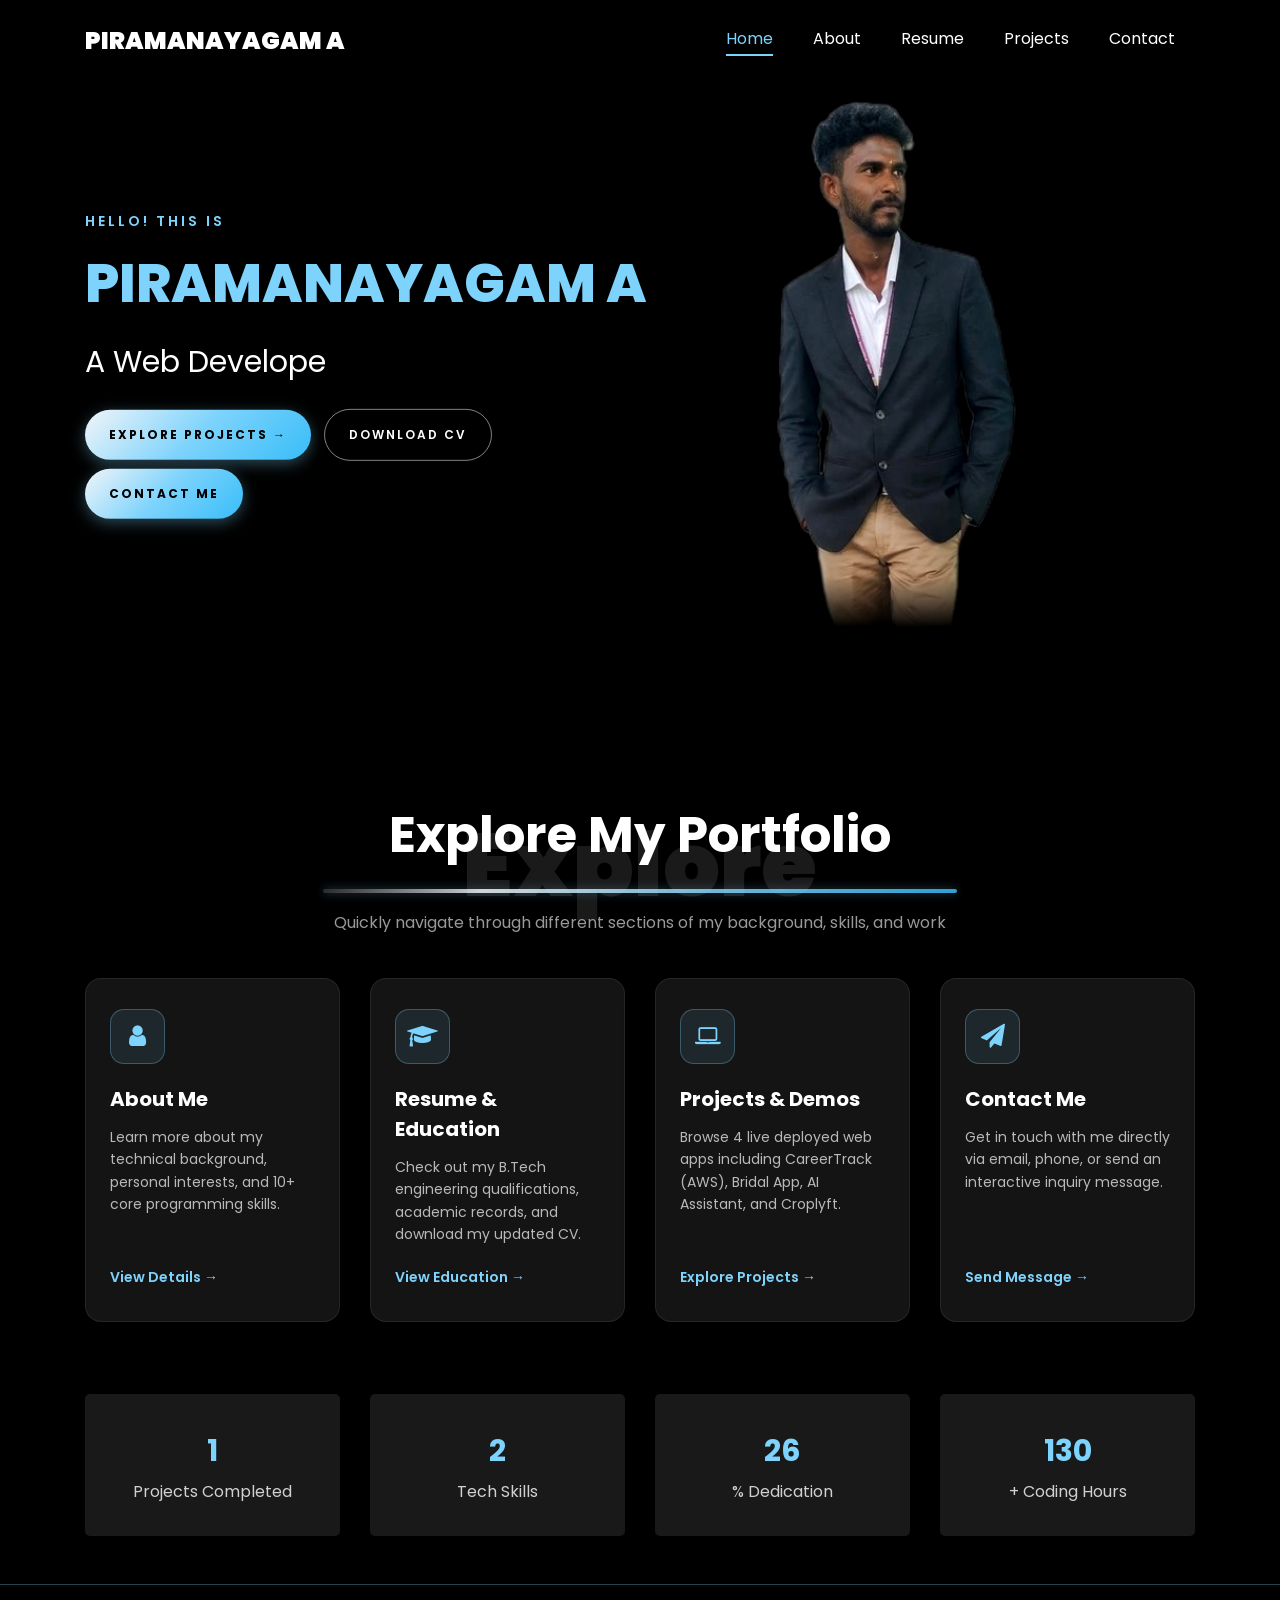
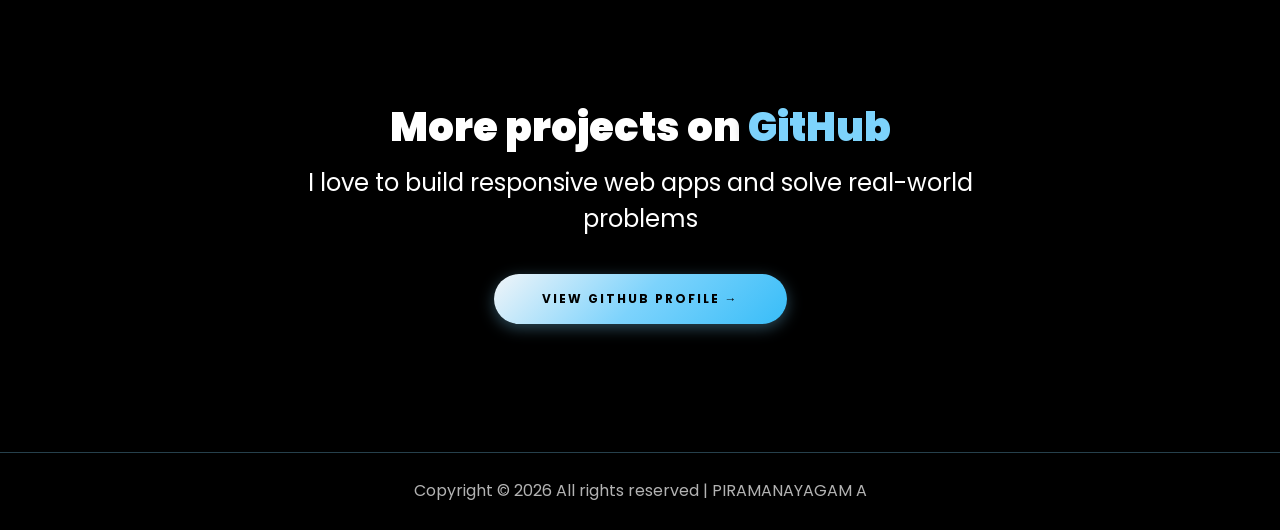
==== commit 54eb339b: "Apply Theme B: Ultra-Soft Ice Pastel Blue & Frosted Platinum Silver (#7dd3fc / #bae6fd)" ====
--- a/index.html
+++ b/index.html
@@ -50,21 +50,21 @@
 		}
 
 		.overview-card:hover {
-			border-color: rgba(56, 189, 248, 0.4);
+			border-color: rgba(125, 211, 252, 0.4);
 			transform: translateY(-5px);
-			box-shadow: 0 15px 35px rgba(56, 189, 248, 0.12);
+			box-shadow: 0 15px 35px rgba(125, 211, 252, 0.12);
 		}
 
 		.overview-card .icon {
 			width: 55px;
 			height: 55px;
-			background: rgba(56, 189, 248, 0.1);
-			border: 1px solid rgba(56, 189, 248, 0.3);
+			background: rgba(125, 211, 252, 0.1);
+			border: 1px solid rgba(125, 211, 252, 0.3);
 			border-radius: 14px;
 			display: flex;
 			align-items: center;
 			justify-content: center;
-			color: #38bdf8;
+			color: #7dd3fc;
 			font-size: 24px;
 			margin-bottom: 20px;
 		}
@@ -85,7 +85,7 @@
 		}
 
 		.overview-card .card-link {
-			color: #38bdf8;
+			color: #7dd3fc;
 			font-weight: 600;
 			font-size: 14px;
 			display: inline-flex;
@@ -115,7 +115,7 @@
 		}
 
 		.hero .slider-text h1.hero-title .hero-initial {
-			color: #38bdf8;
+			color: #7dd3fc;
 			font-weight: 800;
 			white-space: nowrap;
 		}
@@ -340,7 +340,7 @@
 	<div id="ftco-loader" class="show fullscreen"><svg class="circular" width="48px" height="48px">
 			<circle class="path-bg" cx="24" cy="24" r="22" fill="none" stroke-width="4" stroke="#eeeeee" />
 			<circle class="path" cx="24" cy="24" r="22" fill="none" stroke-width="4" stroke-miterlimit="10"
-				stroke-width="4" stroke="#38bdf8" />
+				stroke-width="4" stroke="#7dd3fc" />
 		</svg></div>
 
 	<script src="js/jquery.min.js"></script>
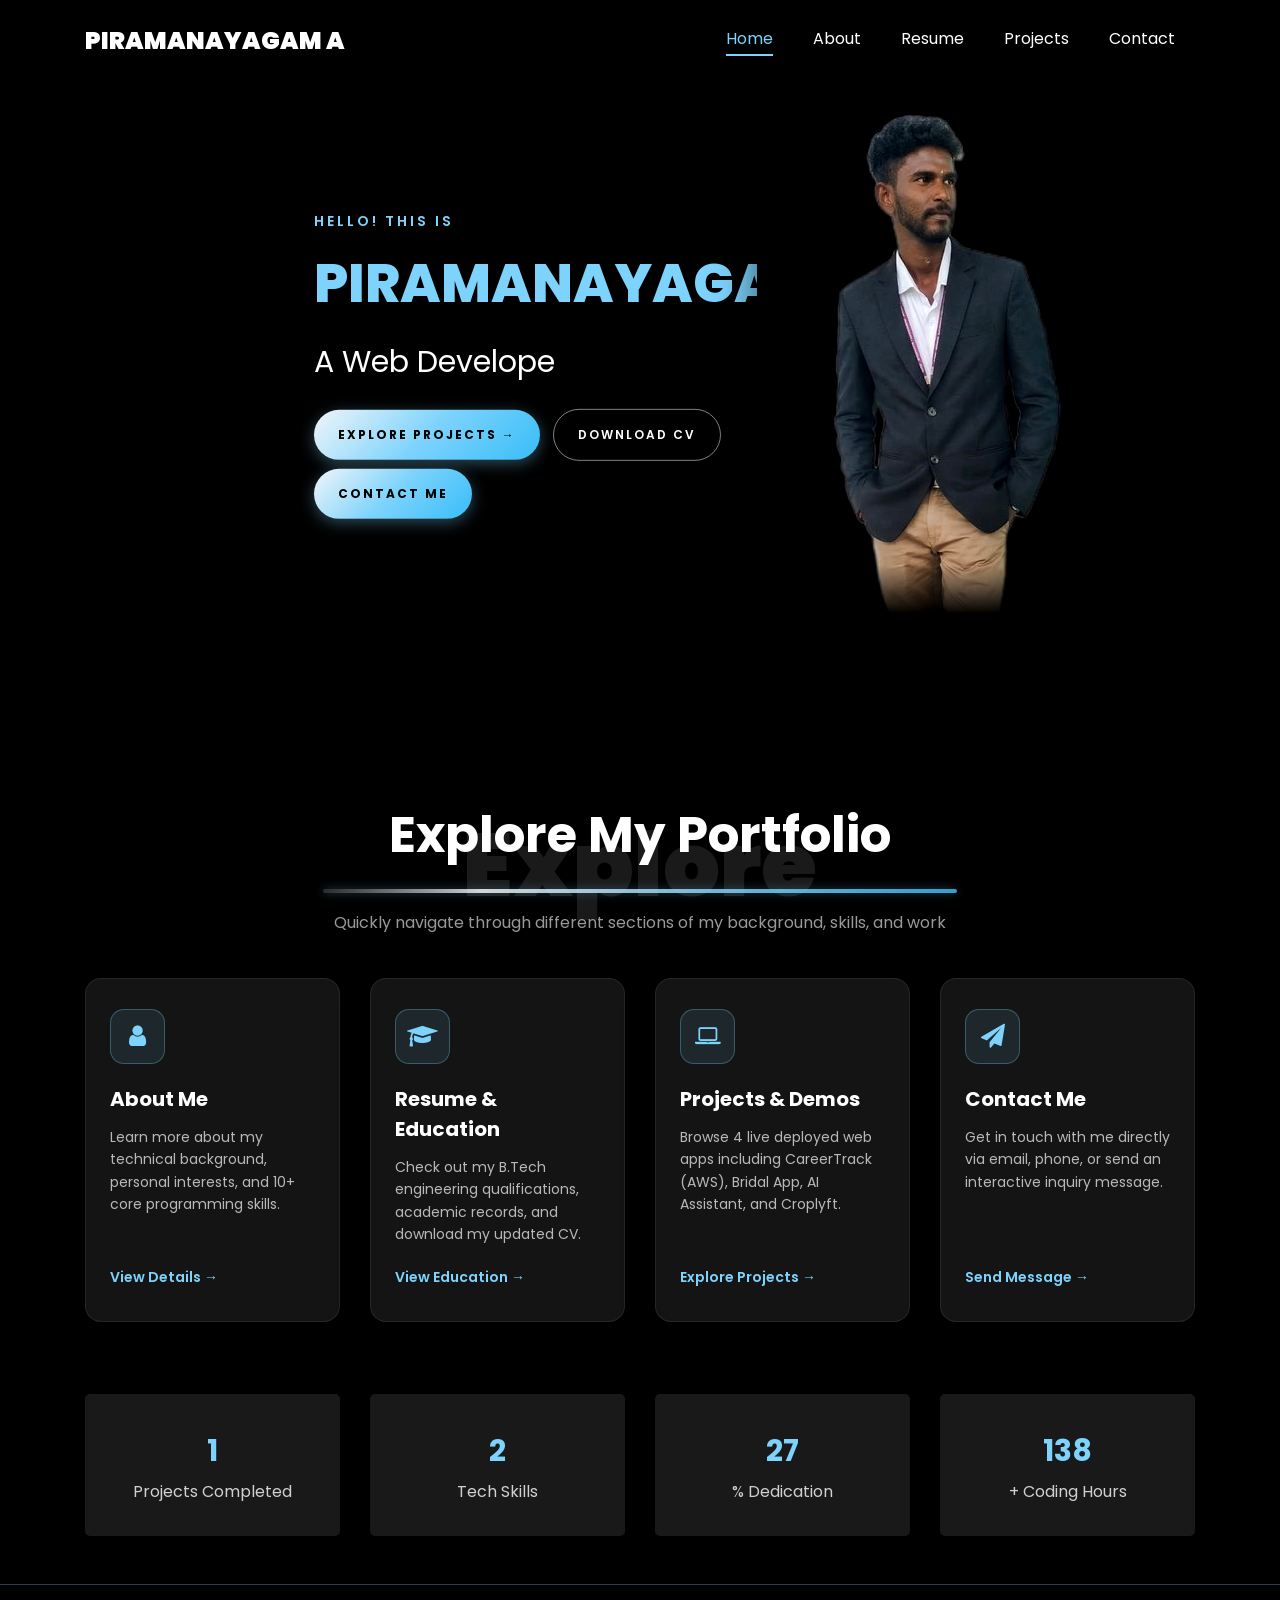
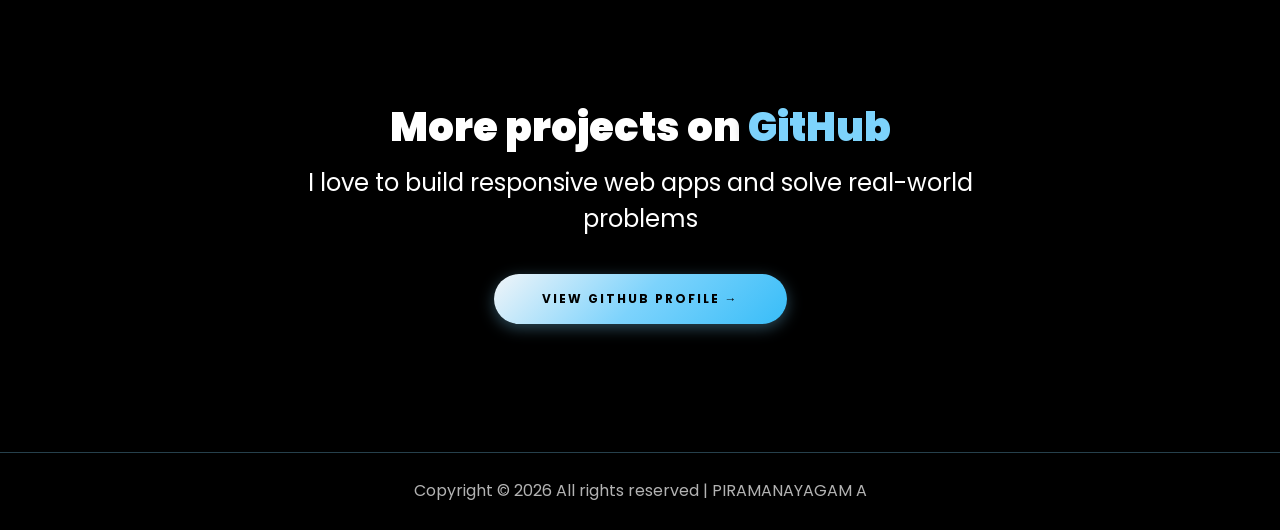
==== commit 1d4758fa: "Fix hero section mobile layout: eliminate image/text overlap and add glowing circular avatar" ====
--- a/index.html
+++ b/index.html
@@ -120,15 +120,122 @@
 			white-space: nowrap;
 		}
 
-		/* Mobile Phones & Tablets Responsive Tweaks */
-		@media (max-width: 767.98px) {
+		/* Desktop Hero Image Layout */
+		@media (min-width: 992px) {
+			.hero .slider-text .one-third {
+				width: 42% !important;
+				display: flex !important;
+				align-items: center !important;
+				justify-content: center !important;
+			}
+
+			.hero .slider-text .hero-img {
+				max-height: 540px !important;
+				width: auto !important;
+				object-fit: cover !important;
+				border-radius: 20px !important;
+				box-shadow: 0 20px 45px rgba(0, 0, 0, 0.6) !important;
+			}
+
+			.hero .slider-text .one-forth {
+				width: 58% !important;
+			}
+		}
+
+		/* Mobile Phones & Tablets Responsive Tweaks (< 992px) */
+		@media (max-width: 991.98px) {
+			.owl-carousel.home-slider,
+			.owl-carousel.home-slider .slider-item,
+			.owl-carousel.home-slider .slider-item .slider-text {
+				height: auto !important;
+				min-height: 100vh !important;
+			}
+
+			.owl-carousel.home-slider .slider-item {
+				padding: 110px 0 50px 0 !important;
+				display: flex !important;
+				align-items: center !important;
+			}
+
+			.owl-carousel.home-slider .slider-item .slider-text {
+				display: flex !important;
+				flex-direction: column !important;
+				justify-content: center !important;
+				align-items: center !important;
+				text-align: center !important;
+				width: 100% !important;
+			}
+
+			.owl-carousel.home-slider .slider-item .slider-text .one-third {
+				width: 100% !important;
+				height: auto !important;
+				min-height: 0 !important;
+				position: static !important;
+				order: 1 !important;
+				display: flex !important;
+				justify-content: center !important;
+				align-items: center !important;
+				margin-bottom: 25px !important;
+				z-index: 2 !important;
+			}
+
+			.hero-img {
+				width: 180px !important;
+				height: 180px !important;
+				max-width: 180px !important;
+				max-height: 180px !important;
+				border-radius: 50% !important;
+				object-fit: cover !important;
+				object-position: top center !important;
+				border: 3.5px solid #7dd3fc !important;
+				box-shadow: 0 0 28px rgba(125, 211, 252, 0.45) !important;
+				margin: 0 auto !important;
+				display: block !important;
+			}
+
+			.owl-carousel.home-slider .slider-item .slider-text .one-forth {
+				position: static !important;
+				width: 100% !important;
+				order: 2 !important;
+				text-align: center !important;
+				padding: 0 !important;
+				z-index: 3 !important;
+			}
+
+			.owl-carousel.home-slider .slider-item .slider-text .one-forth .text {
+				position: static !important;
+				width: 100% !important;
+				max-width: 100% !important;
+				transform: none !important;
+				text-align: center !important;
+				padding: 0 10px !important;
+			}
+
 			.hero .slider-text h1.hero-title {
-				font-size: clamp(22px, 6.5vw, 32px) !important;
+				font-size: clamp(20px, 6vw, 30px) !important;
 				white-space: nowrap !important;
 			}
 
 			.hero .slider-text h2 {
-				font-size: 20px !important;
+				font-size: 19px !important;
+				margin-bottom: 20px !important;
+			}
+
+			.hero-btn-group {
+				display: flex !important;
+				flex-direction: column !important;
+				align-items: center !important;
+				gap: 12px !important;
+				margin-top: 20px !important;
+				width: 100% !important;
+			}
+
+			.hero-btn-group .btn {
+				width: 100% !important;
+				max-width: 270px !important;
+				margin: 0 auto !important;
+				text-align: center !important;
+				display: block !important;
 			}
 
 			.heading-section h1.big {
@@ -185,7 +292,7 @@
 					<div class="row d-md-flex no-gutters slider-text align-items-center justify-content-end"
 						data-scrollax-parent="true">
 						<div
-							class="one-third js-fullheight order-first d-flex align-items-center justify-content-start">
+							class="one-third order-first d-flex align-items-center justify-content-center">
 							<img src="images/image.jpg" alt="Piramanayagam A" class="img-fluid hero-img">
 						</div>
 						<div class="one-forth d-flex align-items-center ftco-animate"
@@ -196,11 +303,11 @@
 
 								<h2>A <span id="typing-animation"></span></h2>
 
-								<p class="mt-4">
-									<a href="projects.html" class="btn btn-primary py-3 px-4 mr-2 mb-2">Explore Projects &rarr;</a>
+								<p class="mt-4 hero-btn-group">
+									<a href="projects.html" class="btn btn-primary py-3 px-4 mr-md-2 mb-2">Explore Projects &rarr;</a>
 									<a href="https://drive.google.com/file/d/1KWJyvjmB2vm80Uwzzo7gv4heWqxYfI2r/view?usp=sharing"
 										target="_blank" rel="noopener noreferrer"
-										class="btn btn-white btn-outline-white py-3 px-4 mr-2 mb-2">Download CV</a>
+										class="btn btn-white btn-outline-white py-3 px-4 mr-md-2 mb-2">Download CV</a>
 									<a href="contact.html" class="btn btn-primary py-3 px-4 mb-2">Contact Me</a>
 								</p>
 							</div>
